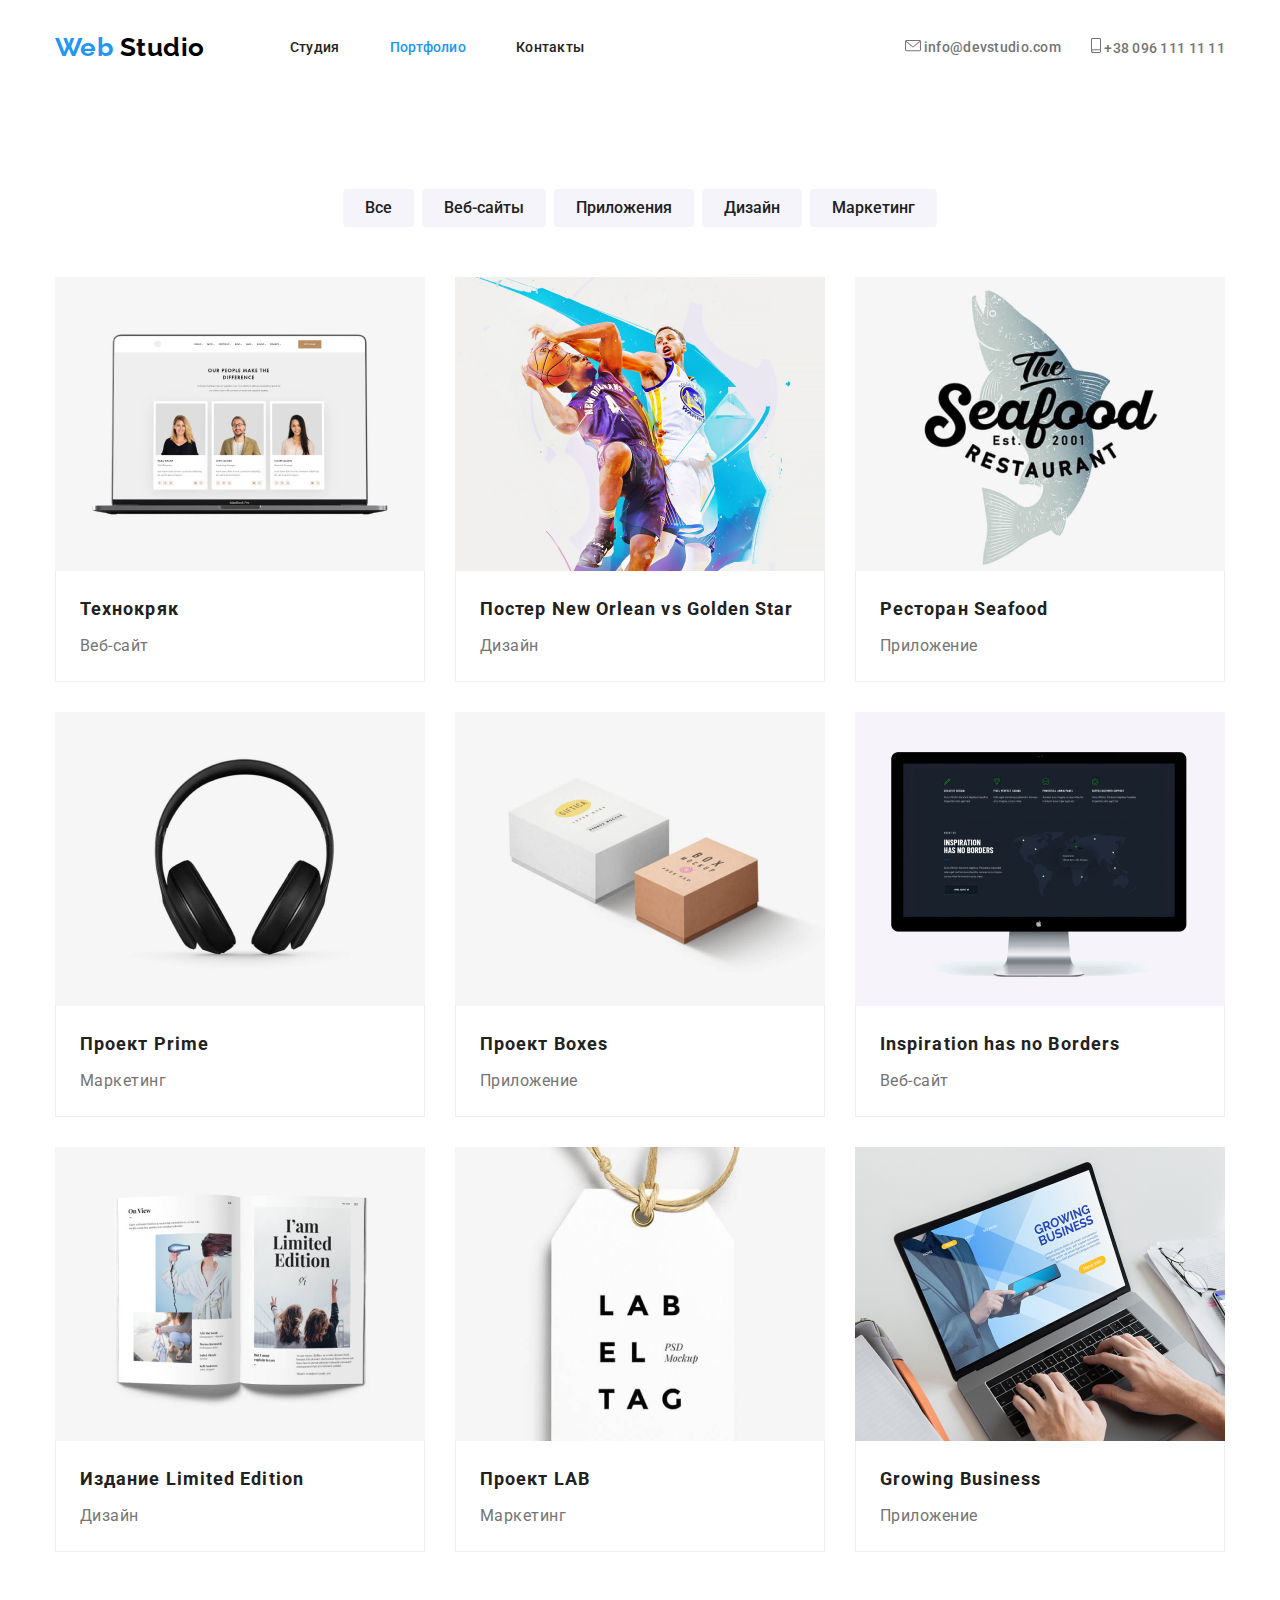
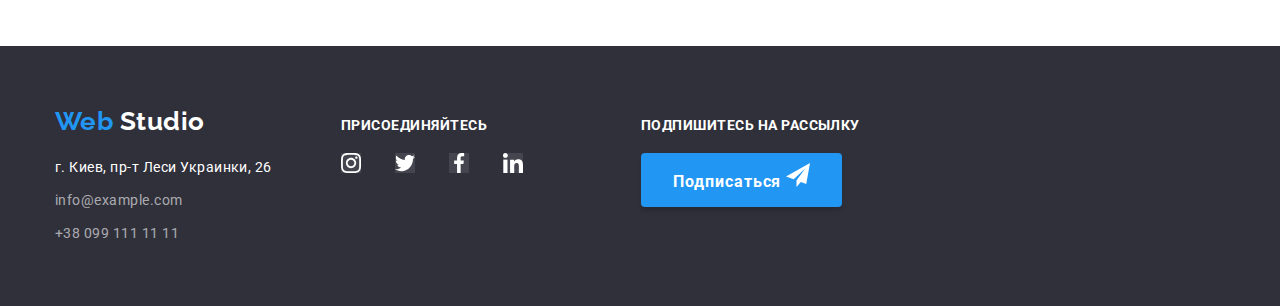
==== portfolio.html @ 0086e726 "устанавливает фон для секции Hero" ====
<!DOCTYPE html>
<html lang="ru">
  <head>
    <meta charset="UTF-8" />
    <meta name="viewport" content="width=device-width, initial-scale=1.0" />
    <title>Web Studio</title>
    <link
      href="https://fonts.googleapis.com/css2?family=Raleway:wght@700&family=Roboto:wght@400;500;700;900&display=swap"
      rel="stylesheet"
    />
    <link rel="stylesheet" href="./css/modern-normalize.css" />
    <link rel="stylesheet" href="./css/styles.css" />
  </head>

  <body>
    <header class="header">
      <div class="container">
        <nav class="navigation">
          <a class="logo link" href="./index.html" aria-label="Логотип"> <span class="logo-web">Web </span>Studio </a>
          <ul class="site-nav list">
            <li class="item">
              <a class="link" href="./index.html">Студия</a>
            </li>
            <li class="item">
              <a class="link current" href="./portfolio.html">Портфолио</a>
            </li>
            <li class="item">
              <a class="link" href="">Контакты</a>
            </li>
          </ul>
        </nav>
        <address class="address">
          <ul class="address-nav list">
            <li class="item">
              <a class="link" href="mailto:info@devstudio.com">
                <img src="./images/header/envelope.svg" alt="" /> info@devstudio.com
              </a>
            </li>
            <li class="item">
              <a class="link" href="tel:+380961111111">
                <img src="./images/header/smartphone.svg" alt="" /> +38 096 111 11 11
              </a>
            </li>
          </ul>
        </address>
      </div>
    </header>

    <main>
      <section class="portfolio">
        <div class="container">
          <h1 hidden>Портфолио</h1>
          <ul class="button-list list">
            <li class="item">
              <button type="button" class="button-portfolio">Все</button>
            </li>
            <li class="item">
              <button type="button" class="button-portfolio">Веб-сайты</button>
            </li>
            <li class="item">
              <button type="button" class="button-portfolio">Приложения</button>
            </li>
            <li class="item">
              <button type="button" class="button-portfolio">Дизайн</button>
            </li>
            <li class="item">
              <button type="button" class="button-portfolio">Маркетинг</button>
            </li>
          </ul>
          <ul class="portfolio-list list">
            <li class="item">
              <a class="link" href="">
                <img
                  src="./images/portfolio/technocrack-img.jpg"
                  alt="изображение команды Технокряк"
                  width="370"
                  height="294"
                />
                <div class="content">
                  <h2 class="title">Технокряк</h2>
                  <p class="description">Веб-сайт</p>
                  <p class="text">
                    Технокряк это современная площадка распространения коронавируса. Компании используют эту платформу для
                    цифрового шпионажа и атак на защищённые сервера конкурентов.
                  </p>
                </a>
              </div>
            </li>
            <li class="item">
              <a class="link" href="">
                <img
                  src="./images/portfolio/basketball-img.jpg"
                  alt="изображение баскетболистов"
                  width="370"
                  height="294"
                />
                <div class="content">
                  <h2 class="title">Постер New Orlean vs Golden Star</h2>
                  <p class="description">Дизайн</p>
                  <p class="text">
                    Lorem ipsum dolor sit amet consectetur adipisicing elit. Quas, veniam ipsam! Consectetur nihil
                    sapiente, cumque quod aperiam maiores eaque libero atque commodi ab rerum id cupiditate sit. Neque,
                    soluta ullam.
                  </p>
                </div>
              </a>
            </li>
            <li class="item">
              <a class="link" href="">
                <img
                  src="./images/portfolio/seafood-img.jpg"
                  alt="логотип ресторана морепродуктов"
                  width="370"
                  height="294"
                />
                <div class="content">
                  <h2 class="title">Ресторан Seafood</h2>
                  <p class="description">Приложение</p>
                  <p class="text">
                    Lorem ipsum dolor sit amet consectetur adipisicing elit. Blanditiis rerum doloribus, nemo tenetur et
                    saepe nihil voluptas, officia molestiae illo vitae provident modi accusantium veritatis pariatur
                    placeat veniam obcaecati numquam?
                  </p>
                </div>
              </a>
            </li>
            <li class="item">
              <a class="link" href="">
                <img src="./images/portfolio/headphones-img.jpg" alt="изображение наушников" width="370" height="294" />
               <div class="content">
                  <h2 class="title">Проект Prime</h2>
                  <p class="description">Маркетинг</p>
                  <p class="text">
                    Lorem ipsum dolor sit amet consectetur adipisicing elit. Quisquam necessitatibus deserunt ea minus
                    maxime quidem nisi debitis magnam, fugit deleniti facilis perferendis possimus maiores, enim beatae
                    nostrum quibusdam dolor explicabo.
                  </p>
                </div>
              </a>
            </li>
            <li class="item">
              <a class="link" href="">
                <img src="./images/portfolio/boxes-img.jpg" alt="изображение двух коробок" width="370" height="294" />
                <div class="content">
                  <h2 class="title">Проект Boxes</h2>
                  <p class="description">Приложение</p>
                  <p class="text">
                    Lorem ipsum dolor sit amet, consectetur adipisicing elit. Cumque eum beatae animi blanditiis
                    consectetur molestiae atque eligendi, a distinctio, placeat fugit neque nam quis cum saepe itaque aut
                    laborum iure?
                  </p>
                </div>
              </a>
            </li>
            <li class="item">
              <a class="link" href="">
                <img
                  src="./images/portfolio/iMac-img.jpg"
                  alt="изображение монитора компьютера"
                  width="370"
                  height="294"
                />
                <div class="content">
                  <h2 class="title" lang="en">Inspiration has no Borders</h2>
                  <p class="description">Веб-сайт</p>
                  <p class="text">
                    Lorem ipsum dolor sit amet consectetur, adipisicing elit. Vel quibusdam natus neque, modi cum
                    dignissimos cupiditate recusandae tempore! Velit obcaecati temporibus impedit! Fugit asperiores
                    pariatur est nesciunt doloribus inventore modi!
                  </p>
                </div>
              </a>
            </li>
            <li class="item">
              <a class="link" href="">
                <img src="./images/portfolio/journal-img.jpg" alt="изображение журнала" width="370" height="294" />
                <div class="content">
                  <h2 class="title">Издание Limited Edition</h2>
                  <p class="description">Дизайн</p>
                  <p class="text">
                    Lorem, ipsum dolor sit amet consectetur adipisicing elit. Ullam atque dolore aut. Quaerat dolorum
                    dolor officiis sit, repellat maxime ut corporis quisquam sunt non consequuntur enim iusto expedita
                    autem? Quas.
                  </p>
                </div>
              </a>
            </li>
            <li class="item">
              <a class="link" href="">
                <img src="./images/portfolio/label-img.jpg" alt="изображение ярлыка" width="370" height="294" />
                <div class="content">
                  <h2 class="title">Проект LAB</h2>
                  <p class="description">Маркетинг</p>
                  <p class="text">
                    Lorem ipsum, dolor sit amet consectetur adipisicing elit. Natus repellendus eum pariatur quidem sit,
                    perferendis sed nobis possimus cupiditate, quaerat, illum ducimus praesentium beatae ut ratione maxime
                    nam rerum laborum?
                  </p>
                </div>
              </a>
            </li>
            <li class="item">
              <a class="link" href="">
                <img src="./images/portfolio/laptop-img.jpg" alt="изображение ноутбука" width="370" height="294" />
                <div class="content">
                  <h2 class="title" lang="en">Growing Business</h2>
                  <p class="description">Приложение</p>
                  <p class="text">
                    Lorem ipsum dolor sit amet consectetur, adipisicing elit. Mollitia voluptatibus natus hic qui
                    perspiciatis maxime temporibus quod nisi fuga laborum, fugit consectetur fugiat sunt rerum facere odit
                    corrupti sapiente reprehenderit.
                  </p>
                </div>
              </a>
            </li>
          </ul>
        </div>
      </section>
    </main>

    <footer class="footer">
      <div class="container">
        <div class="footer-nav">
          <a class="logo link" href="./index.html" aria-label="Логотип"> <span class="logo-web">Web </span>Studio </a>
          <address class="footer-address">
            <ul class="list">
              <li class="item">
                <a class="address link" href="https://goo.gl/maps/eGHptjtnP1GtuNhV8">г. Киев, пр-т Леси Украинки, 26</a>
              </li>
              <li class="item">
                <a class="address-nav link" href="mailto:info@example.com">info@example.com</a>
              </li>
              <li class="item">
                <a class="address-nav link" href="tel:+380991111111">+38 099 111 11 11</a>
              </li>
            </ul>
          </address>
        </div>
        <div class="join-up">
          <b class="text">Присоединяйтесь</b>
          <ul class="join-up-list list">
            <li class="item">
              <a href="" aria-label="иконка инстаграма">
                <img class="social-links" src="./images/footer-sociallinks/instagram.svg" alt="" />
              </a>
            </li>
            <li class="item">
              <a href="" aria-label="иконка твиттера">
                <img class="social-links" src="./images/footer-sociallinks/twitter.svg" alt="" />
              </a>
            </li>
            <li class="item">
              <a href="" aria-label="иконка фейсбука">
                <img class="social-links" src="./images/footer-sociallinks/facebook.svg" alt="" />
              </a>
            </li>
            <li class="item">
              <a href="" aria-label="иконка линкедина">
                <img class="social-links" src="./images/footer-sociallinks/linkedin.svg" alt="" />
              </a>
            </li>
          </ul>
        </div>
        <div class="subscribe">
          <b class="text">Подпишитесь на рассылку</b>
          <button class="button">
            Подписаться
            <img src="./images/footer-sociallinks/send.svg" alt="" />
          </button>
        </div>
      </div>
    </footer>
  </body>
</html>
---- css/styles.css ----
/* цвет основного текста #212121 */
/* вторичный цвет текста #757575 */
/* белый цвет #ffffff */
/* акцент #2196F3 */
/* вторичный цвет фона #F5F4FA */
/* цвет фона футера #2F303A */

:root {
  --primary-text-color: #212121;
  --secondary-text-color: #757575;
  --accent-color: #2196f3;
  --white-color: #ffffff;
  --primary-bg-color: #ffffff;
  --secondary-bg-color: #f5f4fa;
  --button-bg-color: #f5f4fa;
  --footer-bg-color: #2f303a;
}

body {
  background-color: var(--primary-bg-color);
  color: var(--primary-text-color);
  font-family: 'Roboto', sans-serif;
  letter-spacing: 0.03em;
}

img {
  display: block;
  max-width: 100%;
  height: auto;
  overflow: auto;
}

.list {
  margin: 0;
  padding: 0;
  list-style: none;
}

.link {
  text-decoration: none;
}

.container {
  width: 1200px;
  padding-left: 15px;
  padding-right: 15px;
  margin-left: auto;
  margin-right: auto;
}

/* header */

.header .container {
  display: flex;
  align-items: center;
  justify-content: space-between;
  padding-top: 32px;
  padding-bottom: 32px;
}

.navigation {
  display: flex;
  align-items: center;
}

.navigation .logo {
  margin-right: 85px;
}

.site-nav {
  display: flex;
}

.site-nav .item:not(:last-child) {
  margin-right: 50px;
}

.header .address-nav {
  display: flex;
  margin-left: auto;
  align-items: center;
}

.address-nav .item:not(:last-child) {
  margin-right: 30px;
}

.logo {
  color: #000000;
  font-family: 'Raleway', sans-serif;
  font-weight: 700;
  font-size: 26px;
  line-height: 1.19;
}

.logo-web {
  color: var(--accent-color);
}

.site-nav .link,
.address-nav .link {
  display: block;
  color: var(--primary-text-color);
  font-weight: 500;
  font-size: 14px;
  line-height: 1.143;
  letter-spacing: 0.02em;
}

.site-nav .link:hover,
.site-nav .link:focus,
.address-nav .link:hover,
.address-nav .link:focus {
  color: var(--accent-color);
}

.site-nav .link.current {
  color: var(--accent-color);
}

.address-nav .link {
  color: var(--secondary-text-color);
  font-style: normal;
}

.address img {
  display: inline-block;
}

/* HERO section */

.hero {
  text-align: center;

  padding-top: 200px;
  padding-bottom: 200px;

  max-width: 1600px;
  height: 600px;
  margin-right: auto;
  margin-left: auto;
  background-size: cover;
  background-repeat: no-repeat;
  background-position: center;
  background-image: linear-gradient(rgba(47, 48, 58, 0.8), rgba(47, 48, 58, 0.8)), url(../images/hero/hero-img.jpg);
  /* если не отрисует bg image */
  background-color: rgba(47, 48, 58, 0.8);
}

.hero-title {
  width: 696px;
  color: var(--white-color);

  font-weight: 900;
  font-size: 44px;
  line-height: 1.36;
  letter-spacing: 0.06em;
  text-transform: uppercase;

  margin: 0 auto;
  margin-bottom: 30px;
}

.button {
  display: inline-block;
  color: var(--white-color);
  background-color: var(--accent-color);
  font-weight: 700;
  font-size: 16px;
  line-height: 1.87;
  letter-spacing: 0.06em;

  padding: 10px 32px;

  box-shadow: 0px 4px 4px rgba(0, 0, 0, 0.15);
  border-radius: 4px;
  border: none;
}

/* About us section */

.about-us {
  padding-top: 94px;
  padding-bottom: 94px;
}

.about-us-list {
  display: flex;
}

.about-us-list > .item {
  width: calc((100% - 3 * 30px) / 4);
}

.about-us-list > .item.item:not(:last-child) {
  margin-right: 30px;
}

.about-us-img {
  display: flex;
  justify-content: center;
  align-items: center;

  width: 270px;
  height: 120px;

  background-color: var(--button-bg-color);
  border-radius: 4px;

  margin-bottom: 30px;
}

.about-us .subtitle {
  color: var(--primary-text-color);
  font-weight: 700;
  font-size: 14px;
  line-height: 1.14;
  text-transform: uppercase;
  margin: 0;
  margin-bottom: 10px;
}

.about-us .description {
  color: var(--secondary-text-color);
  font-size: 14px;
  line-height: 1.71;
  margin: 0;
}

/* What we do section */

.what-we-do {
  padding-bottom: 94px;
}

.title {
  font-weight: 700;
  font-size: 36px;
  line-height: 1.17;
  text-align: center;
  margin: 0;
}

.what-we-do .title {
  margin-bottom: 50px;
}

.what-we-do-list {
  display: flex;
}

.what-we-do-list > .item {
  width: calc((100% - 2 * 30px) / 3);
}

.what-we-do-list > .item:not(:last-child) {
  margin-right: 30px;
}

.what-we-do .description {
  background-color: rgba(47, 48, 58, 0.8);
  color: var(--white-color);
  font-weight: 700;
  font-size: 14px;
  line-height: 1.14;
  text-align: center;
  text-transform: uppercase;
  margin: 0;
}

/* Our team section */

.team {
  background-color: var(--secondary-bg-color);
  padding-top: 94px;
  padding-bottom: 94px;
}

.team .title {
  margin-bottom: 50px;
}

.team-list {
  display: flex;
}

.team-list > .item {
  background-color: var(--white-color);
  width: calc((100% - 3 * 30px) / 4);
  padding-bottom: 24px;
  box-shadow: 0px 2px 1px rgba(0, 0, 0, 0.2), 0px 1px 1px rgba(0, 0, 0, 0.14), 0px 1px 3px rgba(0, 0, 0, 0.12);
  border-radius: 0px 0px 4px 4px;
}

.team-list > .item:not(:last-child) {
  margin-right: 30px;
}

.team-photo {
  display: block;
  margin-bottom: 30px;
}

.team .subtitle,
.team .description {
  font-weight: 500;
  font-size: 16px;
  line-height: 1.19;
  text-align: center;
  margin: 0;
}

.team .subtitle {
  margin-bottom: 10px;
}

.team .description {
  color: var(--secondary-text-color);
  font-weight: 400;
  margin-bottom: 16px;
}

.social-links-list {
  display: flex;
  justify-content: center;
  align-items: center;
}

.social-links-list-item {
  width: 44px;
  height: 44px;
}

.social-links-list-item:not(:last-child) {
  margin-right: 10px;
}

.social-links:hover,
.social-links:focus {
  background-color: var(--accent-color);
}

/* Clients section */

.clients {
  padding-top: 94px;
  padding-bottom: 94px;
}

.clients .title {
  margin-bottom: 50px;
}

.clients-list {
  display: flex;
}

.clients-list .item {
  display: flex;
  justify-content: center;
  align-items: center;
  width: calc((100% - 5 * 30px) / 6);
  height: 90px;
  border: 1px solid #afb1b8;
  border-radius: 4px;
}

.clients-list .item:not(:last-child) {
  margin-right: 30px;
}

/* FOOTER */

.footer .container {
  display: flex;
  align-items: baseline;
  padding-top: 60px;
  padding-bottom: 60px;
}

.footer-nav {
  display: flex;
  flex-direction: column;
  justify-content: center;
  margin-right: 69px;
}

.footer-address .item:not(:last-child) {
  margin-bottom: 9px;
}

.footer {
  background-color: var(--footer-bg-color);
  color: var(--white-color);
}

.footer .logo {
  display: inline-block;
  color: var(--white-color);
  margin-bottom: 20px;
}

.join-up {
  margin-right: 94px;
}

.join-up-list {
  display: flex;
  justify-content: center;
  align-items: center;
}

.join-up-list .item {
  width: 44px;
  height: 44px;
}

.join-up-list .item:not(:last-child) {
  margin-right: 10px;
}

.join-up .text,
.subscribe .text {
  display: block;

  font-weight: 700;
  font-size: 14px;
  line-height: 1.14;
  text-transform: uppercase;

  margin-bottom: 20px;
}

.footer .address,
.footer .address-nav {
  color: var(--white-color);
  font-style: normal;
  font-size: 14px;
  line-height: 1.71;
}

.footer .address-nav {
  color: rgba(255, 255, 255, 0.6);
}

.footer .social-links {
  background-color: rgba(255, 255, 255, 0.1);
}

.social-links:hover,
.social-links:focus {
  background-color: var(--accent-color);
}

.footer img {
  display: inline-block;
}

/* PORTFOLIO */

.portfolio {
  padding-top: 94px;
  padding-bottom: 94px;
}

/* Filter buttons */

.button-list {
  display: flex;
  justify-content: center;
  margin-bottom: 50px;
}

.button-list .item:not(:last-child) {
  margin-right: 8px;
}

.button-portfolio {
  background-color: var(--button-bg-color);
  color: var(--primary-text-color);
  font-weight: 500;
  font-size: 16px;
  line-height: 1.62;
  text-align: center;

  border: none;
  border-radius: 4px;

  padding-top: 6px;
  padding-right: 22px;
  padding-bottom: 6px;
  padding-left: 22px;
}

.button-portfolio:hover,
.button-portfolio:focus {
  background-color: var(--accent-color);
  color: var(--white-color);
}

/* Portfolio grid */

.content {
  border-right: 1px solid #eeeeee;
  border-bottom: 1px solid #eeeeee;
  border-left: 1px solid #eeeeee;

  padding-top: 20px;
  padding-right: 24px;
  padding-bottom: 20px;
  padding-left: 24px;
}

.portfolio-list {
  display: flex;
  flex-wrap: wrap;
}

.portfolio-list .item {
  width: calc((100% - 2 * 30px) / 3);
  margin-right: 30px;
  margin-bottom: 30px;
}

.portfolio-list .item:nth-child(3n) {
  margin-right: 0;
}

.portfolio-list .item:nth-last-child(-n + 3) {
  margin-bottom: 0;
}

.portfolio-list .title {
  color: var(--primary-text-color);
  font-size: 18px;
  line-height: 2;
  letter-spacing: 0.06em;
  text-align: left;

  margin-bottom: 4px;
}

.portfolio-list .description {
  color: var(--secondary-text-color);
  font-size: 16px;
  line-height: 1.87;
  letter-spacing: 0.03em;

  margin: 0;
}

.portfolio-list .text {
  display: none;
  background-color: var(--accent-color);
  color: var(--white-color);
  font-size: 18px;
  line-height: 1.56;
  letter-spacing: 0.03em;
}
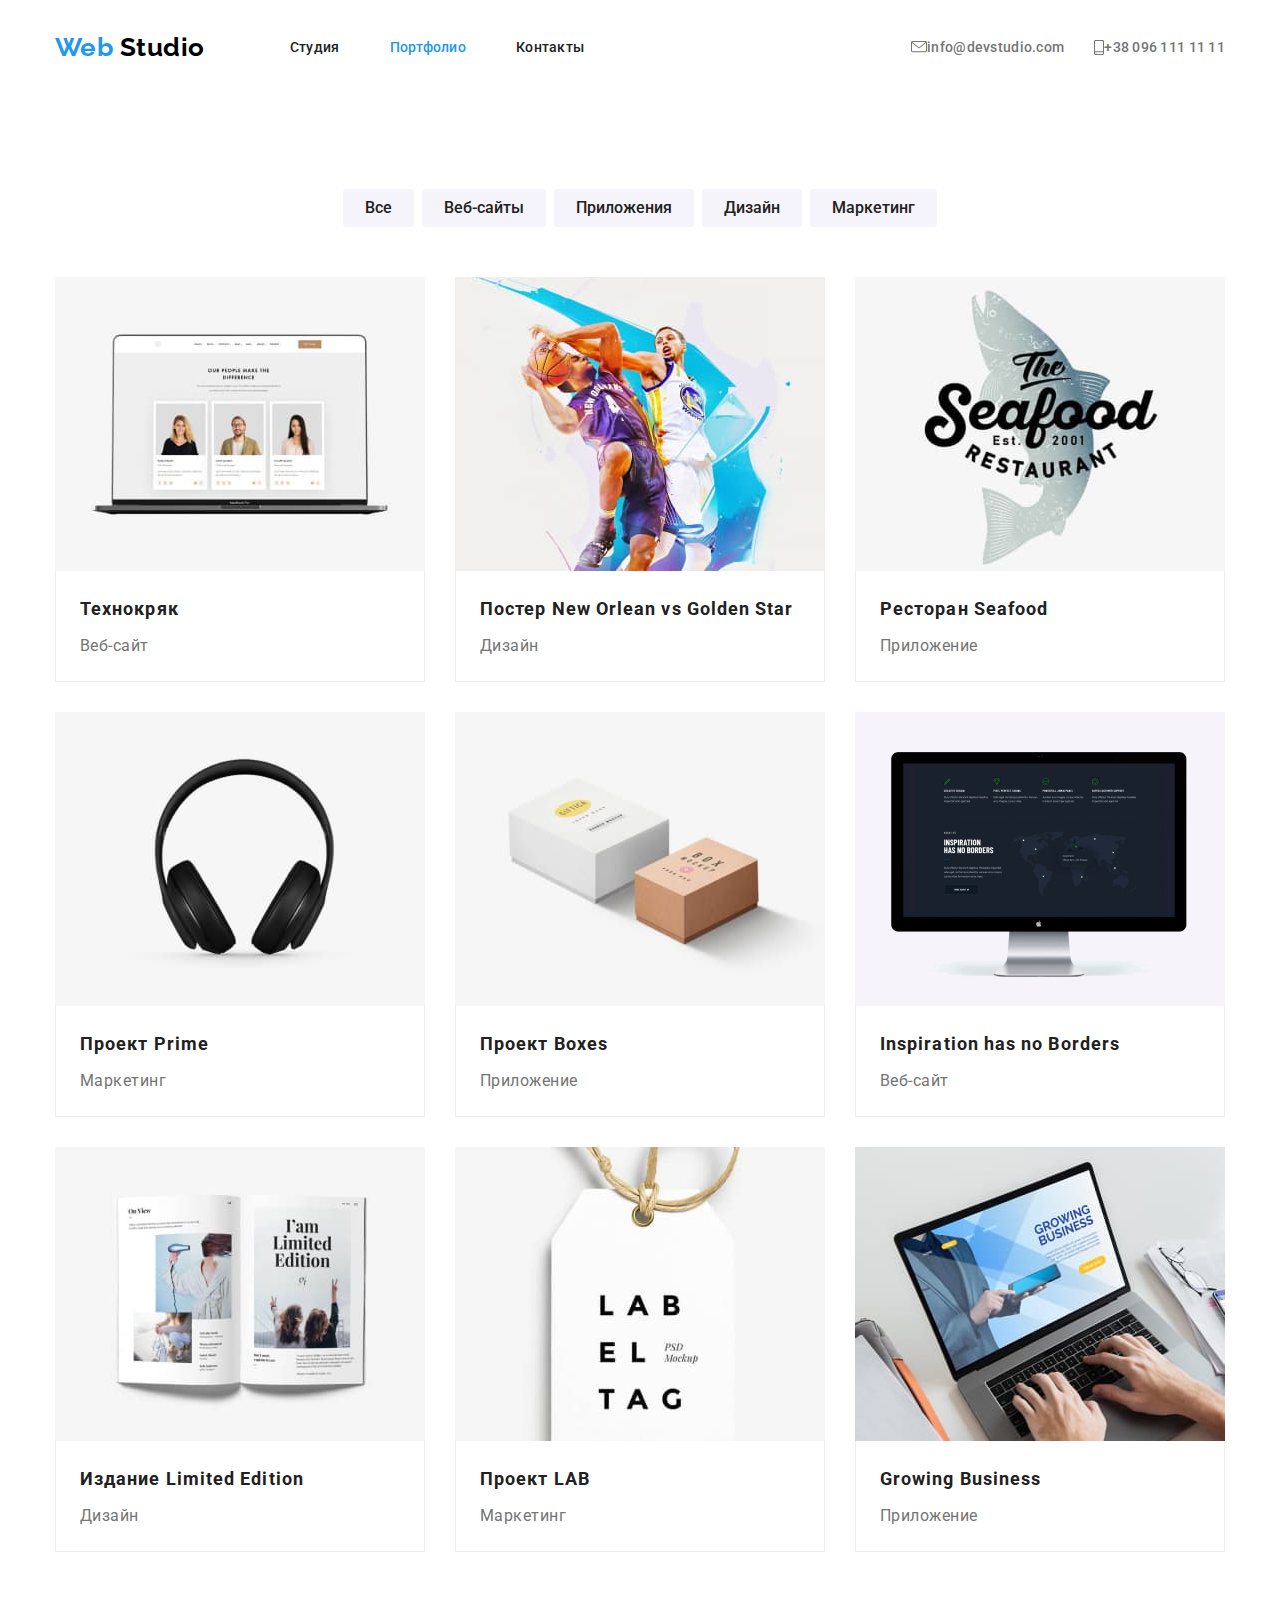
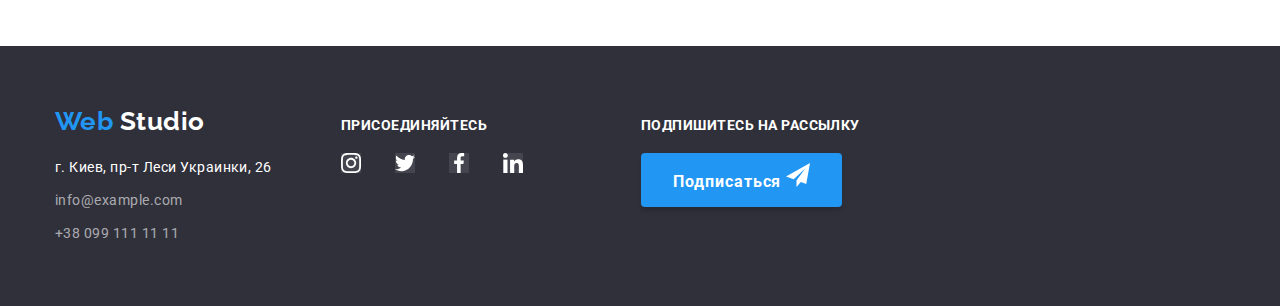
==== commit 5b1d277e: "ставит svg иконки в секции about us" ====
--- a/portfolio.html
+++ b/portfolio.html
@@ -49,7 +49,7 @@
     <main>
       <section class="portfolio">
         <div class="container">
-          <h1 hidden>Портфолио</h1>
+          <h1 class="visually-hidden">Портфолио</h1>
           <ul class="button-list list">
             <li class="item">
               <button type="button" class="button-portfolio">Все</button>
--- a/css/styles.css
+++ b/css/styles.css
@@ -48,6 +48,19 @@
   margin-right: auto;
 }
 
+.visually-hidden {
+  position: absolute;
+  width: 1px;
+  height: 1px;
+  margin: -1px;
+  border: 0;
+  padding: 0;
+  white-space: nowrap;
+  clip-path: inset(100%);
+  clip: rect(0 0 0 0);
+  overflow: hidden;
+}
+
 /* header */
 
 .header .container {
@@ -119,12 +132,15 @@
 }
 
 .address-nav .link {
+  display: flex;
+  align-items: center;
   color: var(--secondary-text-color);
   font-style: normal;
 }
 
-.address img {
-  display: inline-block;
+.address-nav-icon {
+  margin-right: 10px;
+  fill: currentColor;
 }
 
 /* HERO section */
@@ -210,6 +226,11 @@
   margin-bottom: 30px;
 }
 
+.about-us-svg {
+  width: 70px;
+  height: 70px;
+}
+
 .about-us .subtitle {
   color: var(--primary-text-color);
   font-weight: 700;
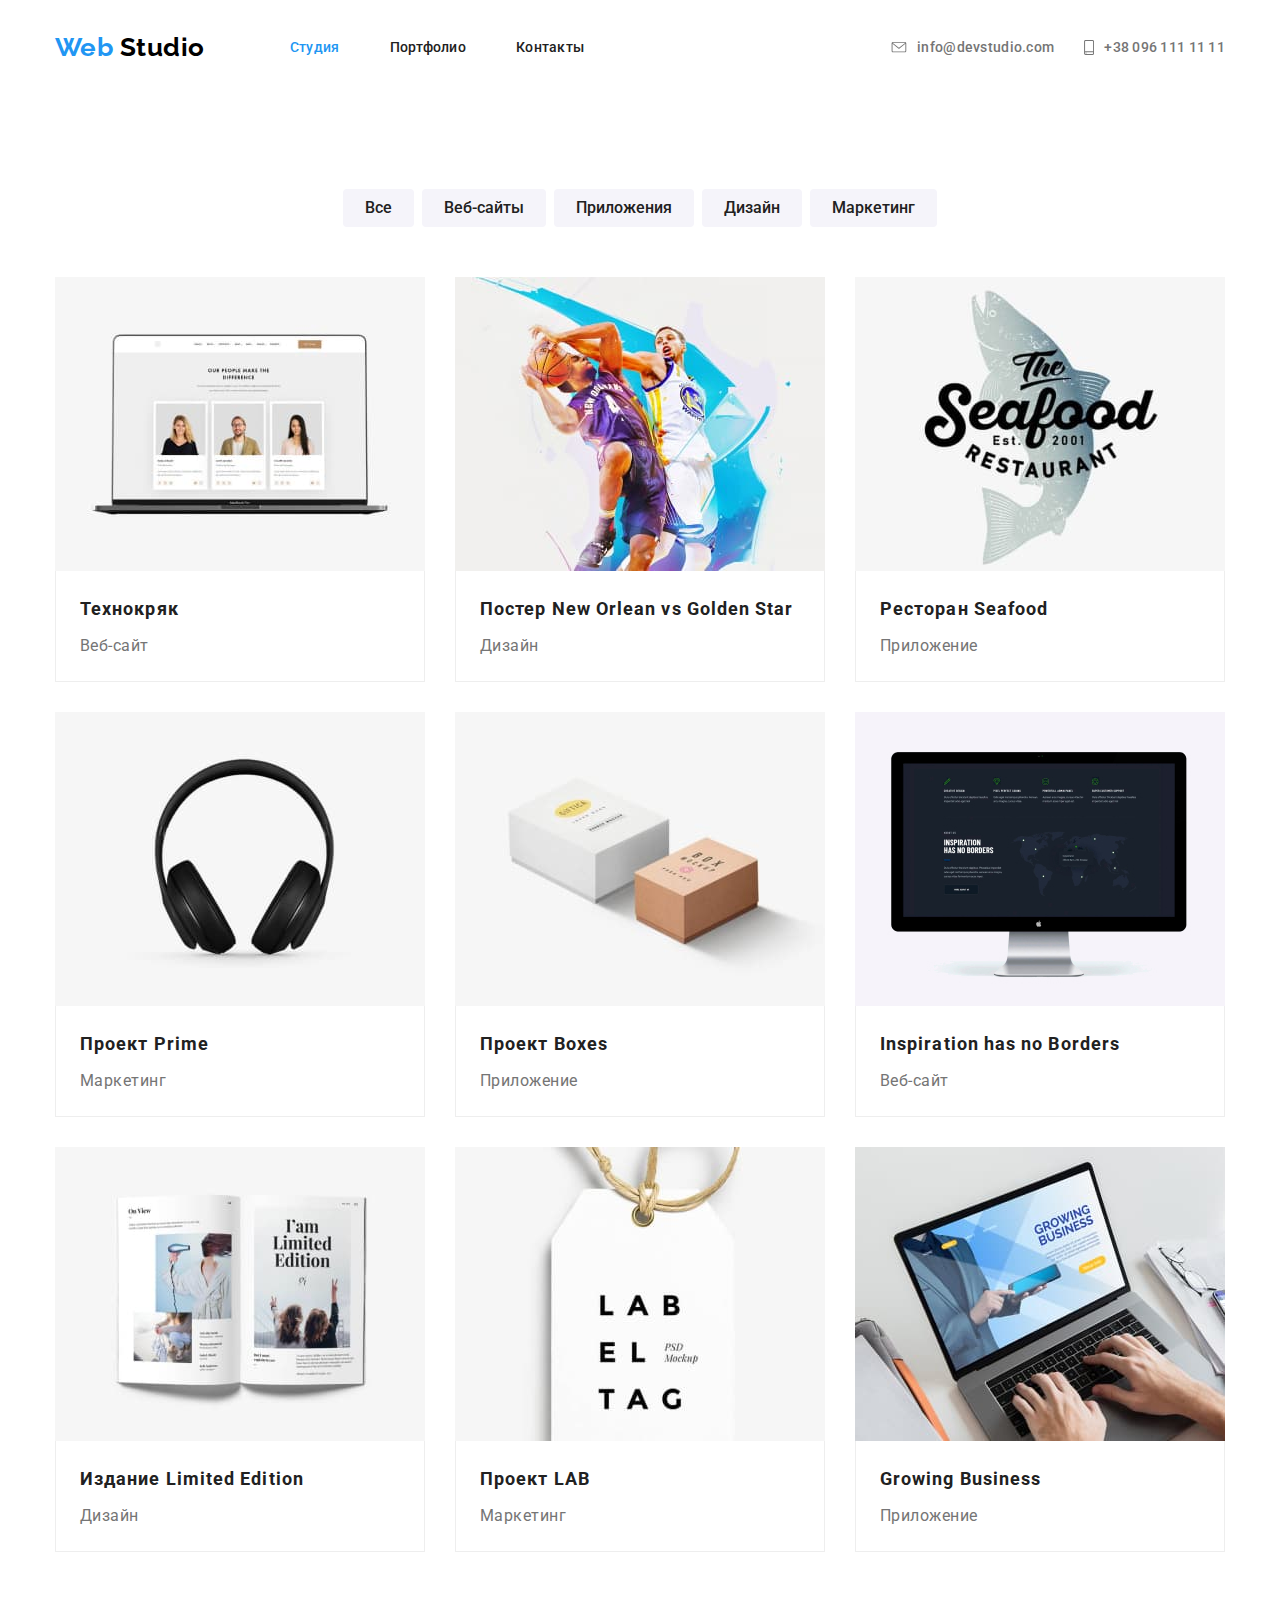
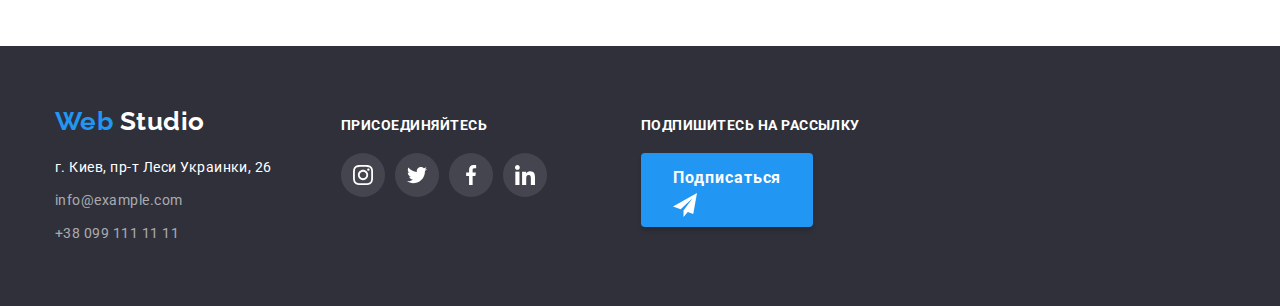
==== commit 2c596b5f: "ставит svg иконки соц. сетей в footer" ====
--- a/portfolio.html
+++ b/portfolio.html
@@ -19,10 +19,10 @@
           <a class="logo link" href="./index.html" aria-label="Логотип"> <span class="logo-web">Web </span>Studio </a>
           <ul class="site-nav list">
             <li class="item">
-              <a class="link" href="./index.html">Студия</a>
-            </li>
-            <li class="item">
-              <a class="link current" href="./portfolio.html">Портфолио</a>
+              <a class="link current" href="./index.html">Студия</a>
+            </li>
+            <li class="item">
+              <a class="link" href="./portfolio.html">Портфолио</a>
             </li>
             <li class="item">
               <a class="link" href="">Контакты</a>
@@ -33,12 +33,18 @@
           <ul class="address-nav list">
             <li class="item">
               <a class="link" href="mailto:info@devstudio.com">
-                <img src="./images/header/envelope.svg" alt="" /> info@devstudio.com
+                <svg class="address-nav-icon" width="16" height="11">
+                  <use href="./sprite.svg#envelope"></use>
+                </svg>
+                info@devstudio.com
               </a>
             </li>
             <li class="item">
               <a class="link" href="tel:+380961111111">
-                <img src="./images/header/smartphone.svg" alt="" /> +38 096 111 11 11
+                <svg class="address-nav-icon" width="10" height="15">
+                  <use href="./sprite.svg#smartphone"></use>
+                </svg>
+                +38 096 111 11 11
               </a>
             </li>
           </ul>
@@ -218,7 +224,7 @@
       </section>
     </main>
 
-    <footer class="footer">
+        <footer class="footer">
       <div class="container">
         <div class="footer-nav">
           <a class="logo link" href="./index.html" aria-label="Логотип"> <span class="logo-web">Web </span>Studio </a>
@@ -240,23 +246,31 @@
           <b class="text">Присоединяйтесь</b>
           <ul class="join-up-list list">
             <li class="item">
-              <a href="" aria-label="иконка инстаграма">
-                <img class="social-links" src="./images/footer-sociallinks/instagram.svg" alt="" />
-              </a>
-            </li>
-            <li class="item">
-              <a href="" aria-label="иконка твиттера">
-                <img class="social-links" src="./images/footer-sociallinks/twitter.svg" alt="" />
-              </a>
-            </li>
-            <li class="item">
-              <a href="" aria-label="иконка фейсбука">
-                <img class="social-links" src="./images/footer-sociallinks/facebook.svg" alt="" />
-              </a>
-            </li>
-            <li class="item">
-              <a href="" aria-label="иконка линкедина">
-                <img class="social-links" src="./images/footer-sociallinks/linkedin.svg" alt="" />
+              <a class="social-links-link" href="" aria-label="иконка инстаграма">
+                <svg class="social-links-icon">
+                  <use href="./sprite.svg#instagram"></use>
+                </svg>
+              </a>
+            </li>
+            <li class="item">
+              <a class="social-links-link" href="" aria-label="иконка твиттера">
+                <svg class="social-links-icon">
+                  <use href="./sprite.svg#twitter"></use>
+                </svg>
+              </a>
+            </li>
+            <li class="item">
+              <a class="social-links-link" href="" aria-label="иконка фейсбука">
+                <svg class="social-links-icon">
+                  <use href="./sprite.svg#facebook"></use>
+                </svg>
+              </a>
+            </li>
+            <li class="item">
+              <a class="social-links-link" href="" aria-label="иконка линкедина">
+                <svg class="social-links-icon">
+                  <use href="./sprite.svg#linkedin"></use>
+                </svg>
               </a>
             </li>
           </ul>
--- a/css/styles.css
+++ b/css/styles.css
@@ -14,6 +14,7 @@
   --secondary-bg-color: #f5f4fa;
   --button-bg-color: #f5f4fa;
   --footer-bg-color: #2f303a;
+  --primary-social-links-color: #afb1b8;
 }
 
 body {
@@ -347,18 +348,35 @@
   align-items: center;
 }
 
-.social-links-list-item {
+/* .social-links-list-item {
+  display: flex;
+  
+  
+} */
+
+.social-links-list-item:not(:last-child) {
+  margin-right: 10px;
+}
+
+.social-links-link {
+  display: flex;
+  justify-content: center;
+  align-items: center;
   width: 44px;
   height: 44px;
-}
-
-.social-links-list-item:not(:last-child) {
-  margin-right: 10px;
-}
-
-.social-links:hover,
-.social-links:focus {
+  background-color: var(--primary-bg-color);
+  border-radius: 50%;
+}
+
+.social-links-link:hover,
+.social-links-link:focus {
   background-color: var(--accent-color);
+  --color4: #fff;
+}
+
+.social-links-icon {
+  width: 20px;
+  height: 20px;
 }
 
 /* Clients section */
@@ -431,13 +449,19 @@
   align-items: center;
 }
 
-.join-up-list .item {
-  width: 44px;
-  height: 44px;
-}
-
 .join-up-list .item:not(:last-child) {
   margin-right: 10px;
+}
+
+.footer .social-links-link {
+  background-color: rgba(255, 255, 255, 0.1);
+  border-radius: 50%;
+  --color4: var(--white-color);
+}
+
+.footer .social-links-link:hover,
+.footer .social-links-link:focus {
+  background-color: var(--accent-color);
 }
 
 .join-up .text,
@@ -462,19 +486,6 @@
 
 .footer .address-nav {
   color: rgba(255, 255, 255, 0.6);
-}
-
-.footer .social-links {
-  background-color: rgba(255, 255, 255, 0.1);
-}
-
-.social-links:hover,
-.social-links:focus {
-  background-color: var(--accent-color);
-}
-
-.footer img {
-  display: inline-block;
 }
 
 /* PORTFOLIO */
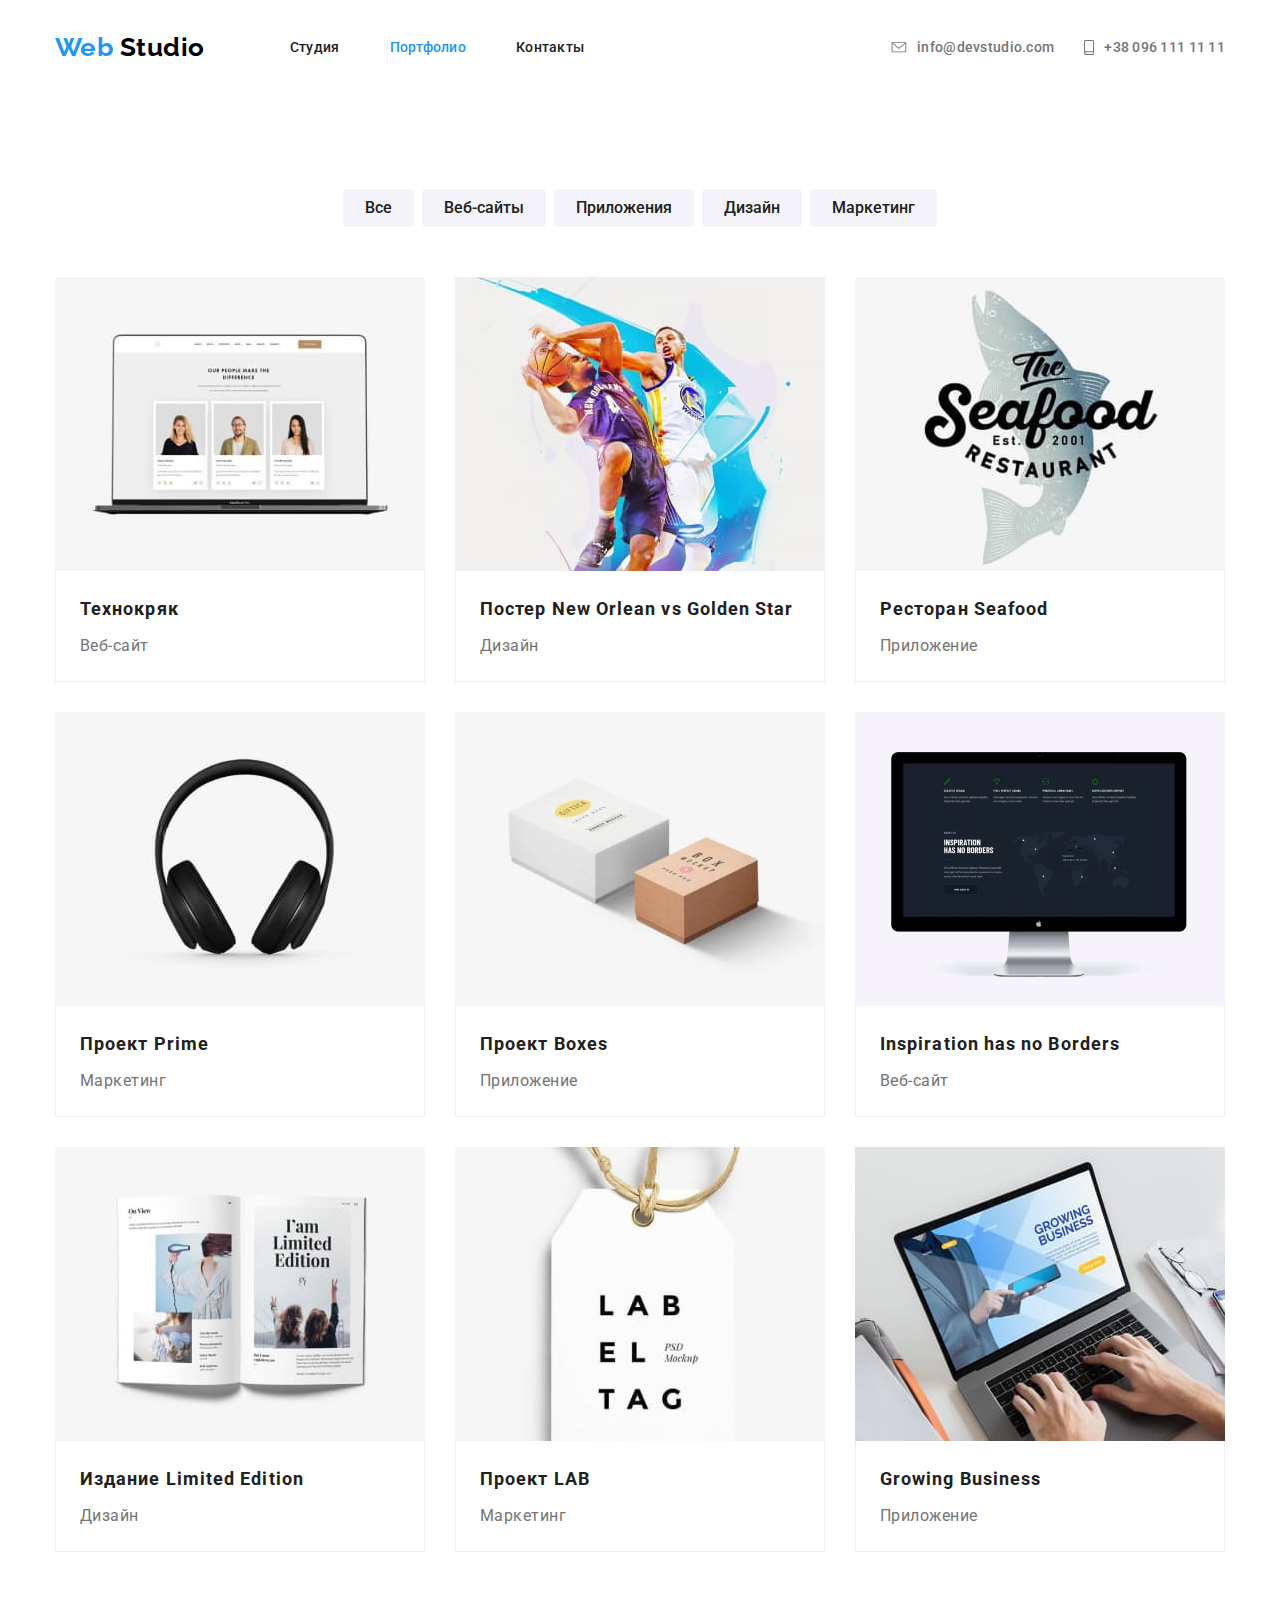
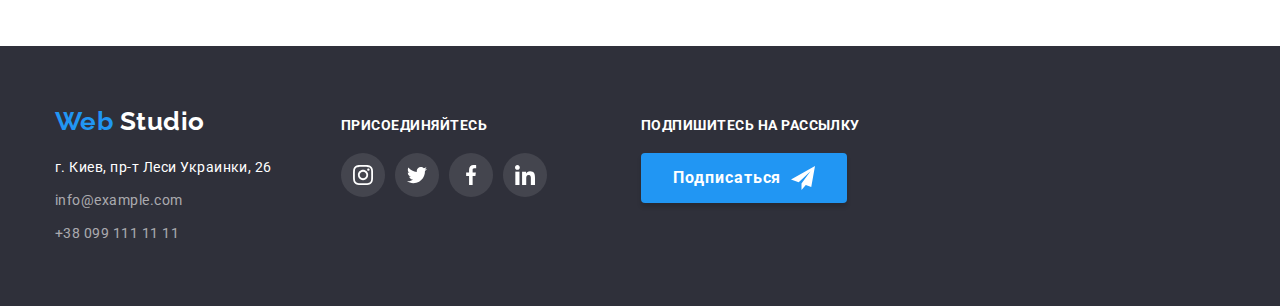
==== commit 63547aac: "ставит svg иконку в кнопку Подписаться" ====
--- a/portfolio.html
+++ b/portfolio.html
@@ -19,10 +19,10 @@
           <a class="logo link" href="./index.html" aria-label="Логотип"> <span class="logo-web">Web </span>Studio </a>
           <ul class="site-nav list">
             <li class="item">
-              <a class="link current" href="./index.html">Студия</a>
-            </li>
-            <li class="item">
-              <a class="link" href="./portfolio.html">Портфолио</a>
+              <a class="link" href="./index.html">Студия</a>
+            </li>
+            <li class="item">
+              <a class="link current" href="./portfolio.html">Портфолио</a>
             </li>
             <li class="item">
               <a class="link" href="">Контакты</a>
@@ -279,7 +279,9 @@
           <b class="text">Подпишитесь на рассылку</b>
           <button class="button">
             Подписаться
-            <img src="./images/footer-sociallinks/send.svg" alt="" />
+            <svg class="send-icon" width="24" height="24">
+              <use href="./sprite.svg#send-icon"></use>
+            </svg>
           </button>
         </div>
       </div>
--- a/css/styles.css
+++ b/css/styles.css
@@ -488,6 +488,15 @@
   color: rgba(255, 255, 255, 0.6);
 }
 
+.footer .button {
+  display: flex;
+  align-items: center;
+}
+
+.send-icon {
+  margin-left: 10px;
+}
+
 /* PORTFOLIO */
 
 .portfolio {
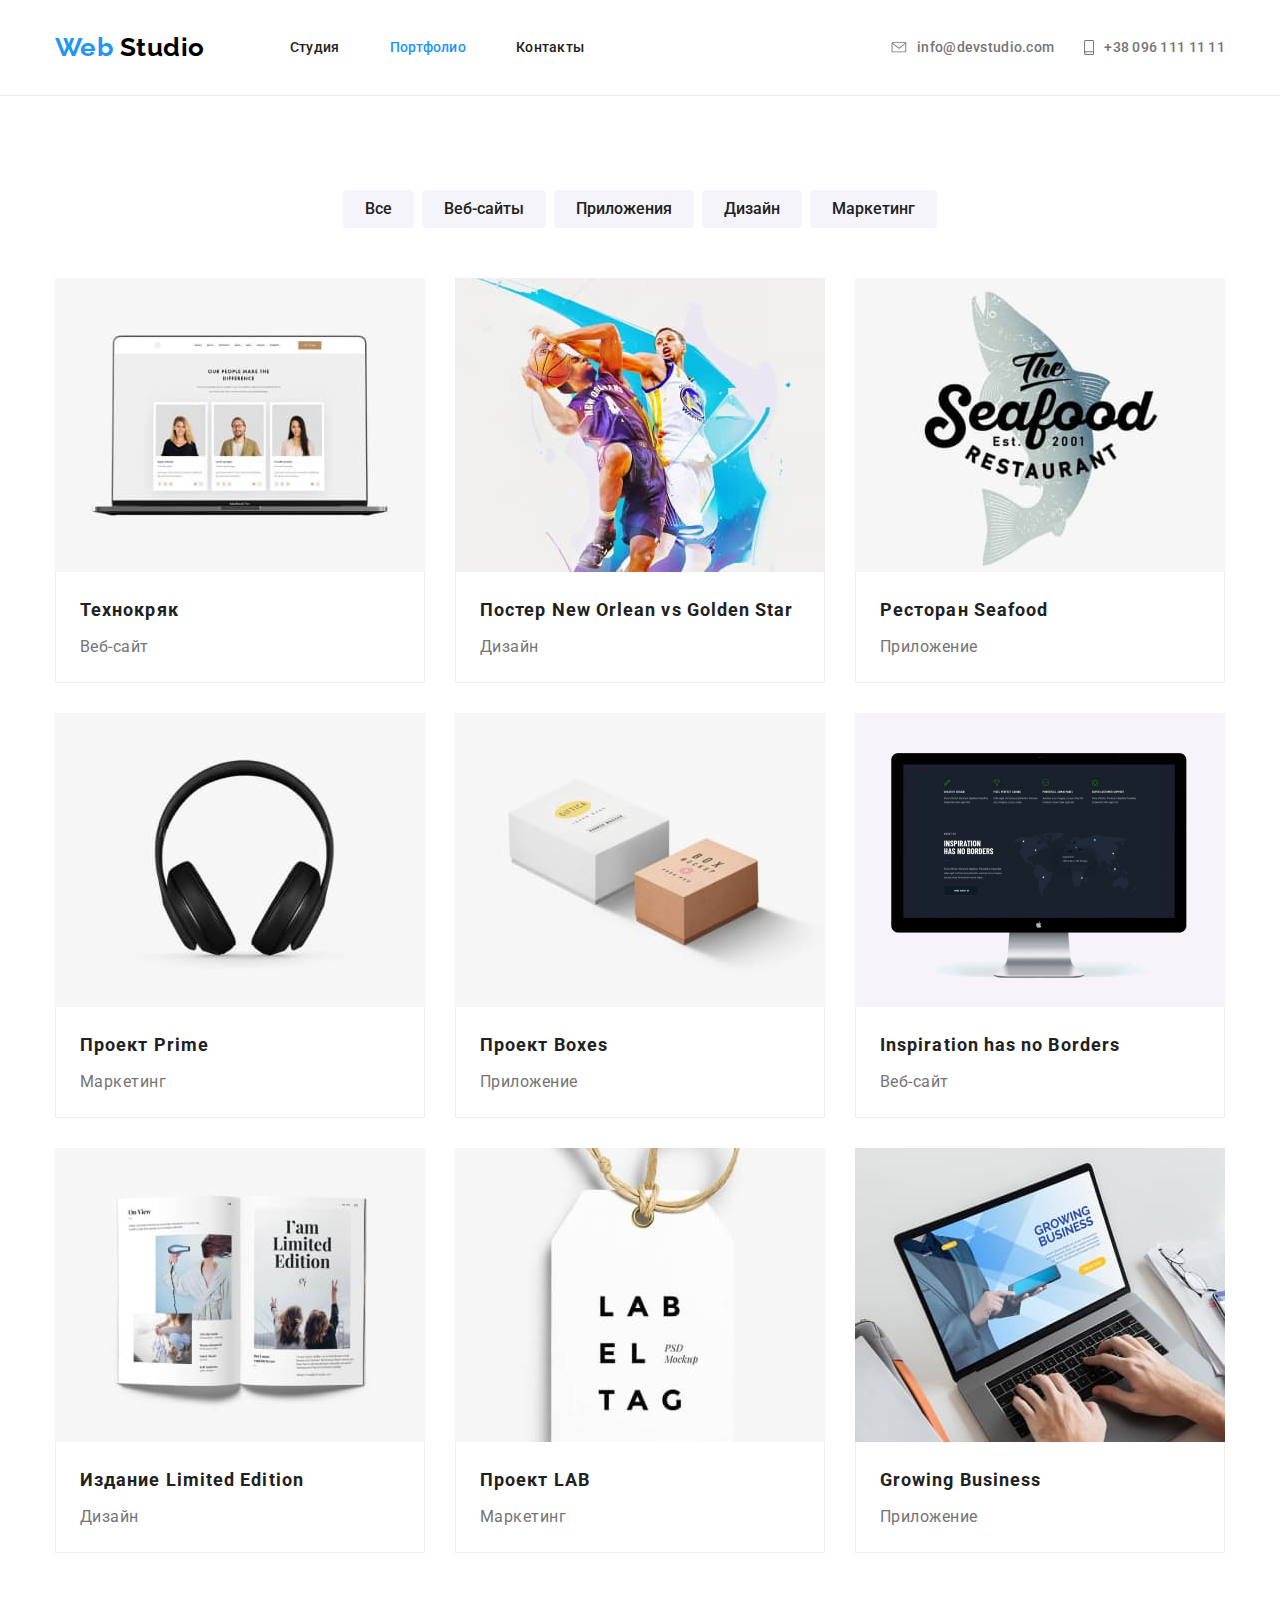
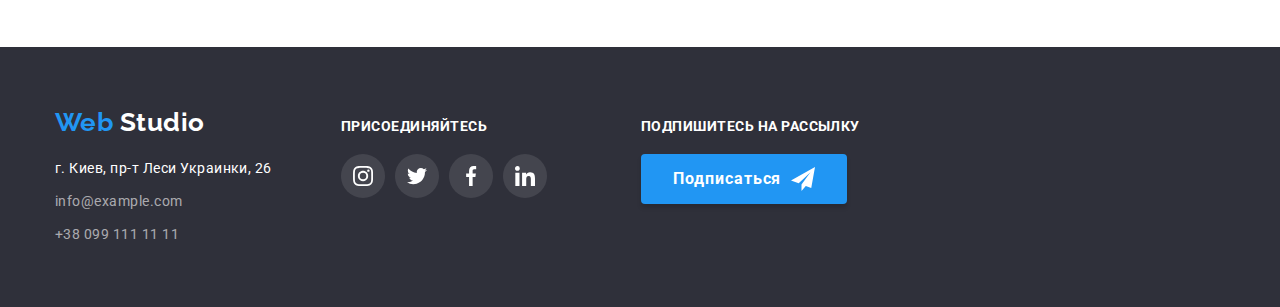
==== commit c68bf950: "оптимизирует файл sprite.svg и перемещает его в папку images" ====
--- a/portfolio.html
+++ b/portfolio.html
@@ -34,7 +34,7 @@
             <li class="item">
               <a class="link" href="mailto:info@devstudio.com">
                 <svg class="address-nav-icon" width="16" height="11">
-                  <use href="./sprite.svg#envelope"></use>
+                  <use href="./images/sprite.svg#envelope"></use>
                 </svg>
                 info@devstudio.com
               </a>
@@ -42,7 +42,7 @@
             <li class="item">
               <a class="link" href="tel:+380961111111">
                 <svg class="address-nav-icon" width="10" height="15">
-                  <use href="./sprite.svg#smartphone"></use>
+                  <use href="./images/sprite.svg#smartphone"></use>
                 </svg>
                 +38 096 111 11 11
               </a>
@@ -248,28 +248,28 @@
             <li class="item">
               <a class="social-links-link" href="" aria-label="иконка инстаграма">
                 <svg class="social-links-icon">
-                  <use href="./sprite.svg#instagram"></use>
+                  <use href="./images/sprite.svg#instagram"></use>
                 </svg>
               </a>
             </li>
             <li class="item">
               <a class="social-links-link" href="" aria-label="иконка твиттера">
                 <svg class="social-links-icon">
-                  <use href="./sprite.svg#twitter"></use>
+                  <use href="./images/sprite.svg#twitter"></use>
                 </svg>
               </a>
             </li>
             <li class="item">
               <a class="social-links-link" href="" aria-label="иконка фейсбука">
                 <svg class="social-links-icon">
-                  <use href="./sprite.svg#facebook"></use>
+                  <use href="./images/sprite.svg#facebook"></use>
                 </svg>
               </a>
             </li>
             <li class="item">
               <a class="social-links-link" href="" aria-label="иконка линкедина">
                 <svg class="social-links-icon">
-                  <use href="./sprite.svg#linkedin"></use>
+                  <use href="./images/sprite.svg#linkedin"></use>
                 </svg>
               </a>
             </li>
@@ -280,7 +280,7 @@
           <button class="button">
             Подписаться
             <svg class="send-icon" width="24" height="24">
-              <use href="./sprite.svg#send-icon"></use>
+              <use href="./images/sprite.svg#send-icon"></use>
             </svg>
           </button>
         </div>
--- a/css/styles.css
+++ b/css/styles.css
@@ -64,6 +64,10 @@
 
 /* header */
 
+.header {
+  border-bottom: 1px solid #ececec;
+}
+
 .header .container {
   display: flex;
   align-items: center;
@@ -395,17 +399,27 @@
 }
 
 .clients-list .item {
-  display: flex;
-  justify-content: center;
-  align-items: center;
   width: calc((100% - 5 * 30px) / 6);
-  height: 90px;
-  border: 1px solid #afb1b8;
-  border-radius: 4px;
 }
 
 .clients-list .item:not(:last-child) {
   margin-right: 30px;
+}
+
+.clients .link {
+  display: flex;
+  justify-content: center;
+  align-items: center;
+  width: 100%;
+  height: 90px;
+  border: 1px solid var(--primary-social-links-color);
+  border-radius: 4px;
+}
+
+.clients .link:hover,
+.clients .link:focus {
+  border-color: var(--accent-color);
+  --color4: var(--accent-color);
 }
 
 /* FOOTER */
@@ -571,6 +585,10 @@
   margin-bottom: 0;
 }
 
+.portfolio-list .item:hover {
+  box-shadow: 1px 4px 6px rgba(0, 0, 0, 0.16), 0px 4px 4px rgba(0, 0, 0, 0.06), 0px 1px 1px rgba(0, 0, 0, 0.12);
+}
+
 .portfolio-list .title {
   color: var(--primary-text-color);
   font-size: 18px;
